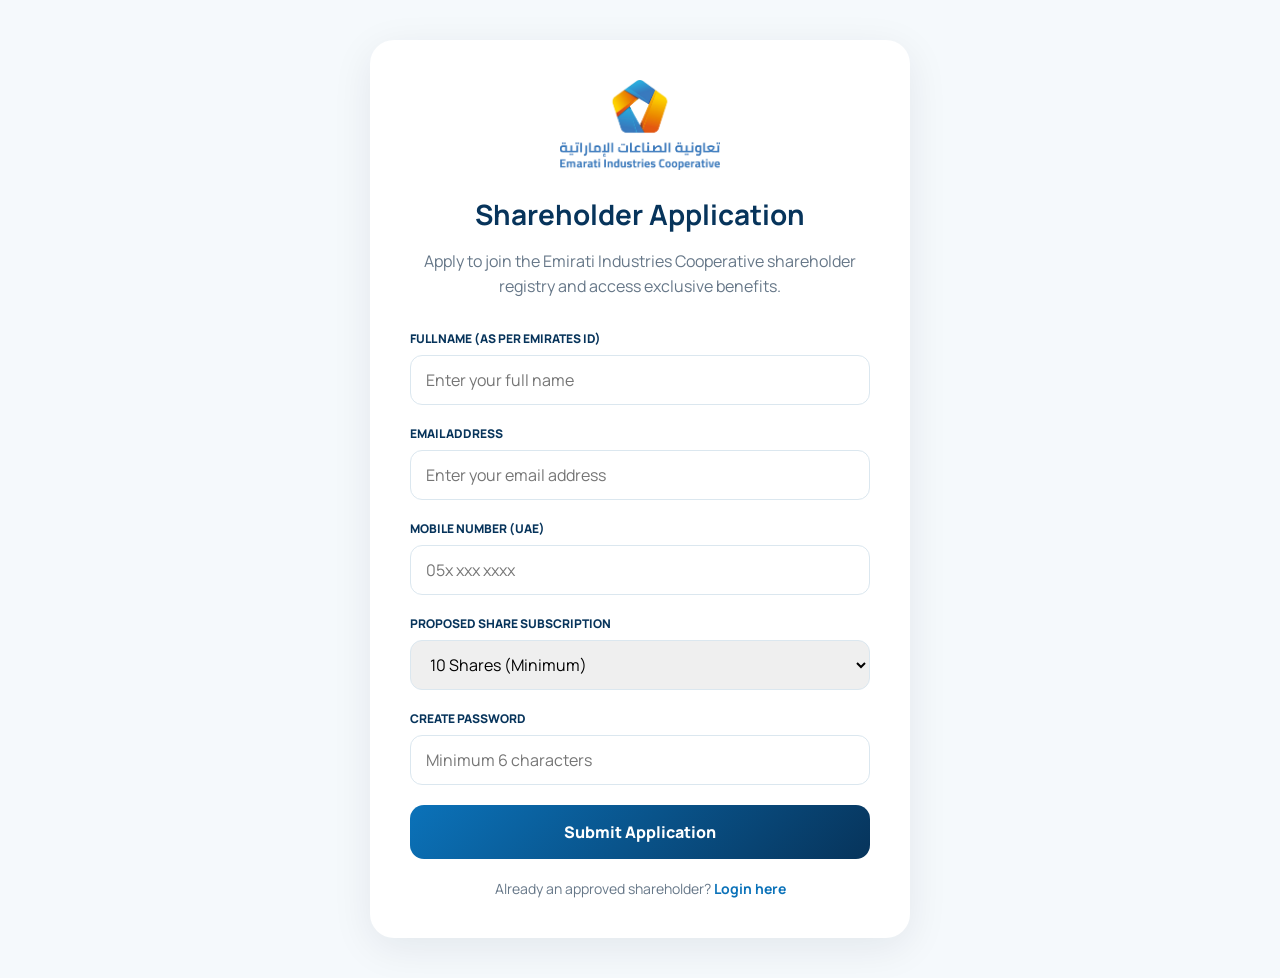
==== signup.html @ 620dd49f "Eicoop portal" ====
<!doctype html>
<html lang="en">
<head>
  <meta charset="utf-8">
  <meta name="viewport" content="width=device-width,initial-scale=1">
  <meta name="theme-color" content="#07345b">
  <title>Shareholder Registration | Emirati Industries Cooperative</title>
  <link rel="preconnect" href="https://fonts.googleapis.com">
  <link rel="preconnect" href="https://fonts.gstatic.com" crossorigin>
  <link href="https://fonts.googleapis.com/css2?family=Cairo:wght@400;600;700;800&family=Manrope:wght@400;500;600;700;800&display=swap" rel="stylesheet">
  <style>
    :root{--blue:#0b72b9;--deep:#07345b;--navy:#041f35;--gold:#ffb417;--orange:#f47c20;--muted:#667788;--line:#dbe7ef;--white:#fff;--red:#b5242e}
    *{box-sizing:border-box} body{margin:0;color:#112231;font-family:Manrope,sans-serif;background:#f5f9fc}
    a{text-decoration:none;color:inherit} button,input,select{font:inherit}
    .wrap{width:min(540px, calc(100% - 40px));margin:40px auto;background:#fff;border-radius:24px;box-shadow:0 10px 40px rgba(4,31,53,.08);padding:40px;text-align:center}
    .logo{width:160px;margin-bottom:20px}
    h1{font-size:28px;margin:0 0 10px;color:var(--deep)}
    p{color:var(--muted);margin-bottom:30px;line-height:1.6}
    .field{text-align:left;margin-bottom:20px}
    .field label{display:block;font-size:12px;font-weight:800;color:var(--deep);margin-bottom:8px}
    .field input, .field select{width:100%;height:50px;border:1px solid var(--line);border-radius:12px;padding:0 15px;outline:none}
    .field input:focus, .field select:focus{border-color:var(--blue);box-shadow:0 0 0 3px rgba(11,114,185,.1)}
    .btn{width:100%;height:54px;border:0;border-radius:14px;background:linear-gradient(135deg,var(--blue),var(--deep));color:#fff;font-weight:800;font-size:16px;cursor:pointer;transition:.2s}
    .btn:hover{transform:translateY(-2px);box-shadow:0 10px 20px rgba(11,114,185,.2)}
    .btn:disabled{opacity:0.7;cursor:not-allowed;transform:none}
    .alert{padding:15px;border-radius:12px;margin-bottom:20px;display:none;font-size:14px;font-weight:600}
    .alert-err{background:#fff1f1;color:var(--red);border:1px solid #ffcdcd}
    .alert-ok{background:#f0fdf4;color:#166534;border:1px solid #bbf7d0}
    .login-link{margin-top:20px;font-size:14px;color:var(--muted)}
    .login-link a{color:var(--blue);font-weight:700}
  </style>
</head>
<body>

<div class="wrap">
  <img src="assets/eicoop-logo.png" class="logo" alt="EICOOP">
  <h1>Shareholder Application</h1>
  <p>Apply to join the Emirati Industries Cooperative shareholder registry and access exclusive benefits.</p>

  <div id="msg" class="alert"></div>

  <div class="field">
    <label>FULL NAME (AS PER EMIRATES ID)</label>
    <input type="text" id="regName" placeholder="Enter your full name">
  </div>
  <div class="field">
    <label>EMAIL ADDRESS</label>
    <input type="email" id="regEmail" placeholder="Enter your email address">
  </div>
  <div class="field">
    <label>MOBILE NUMBER (UAE)</label>
    <input type="tel" id="regPhone" placeholder="05x xxx xxxx">
  </div>
  <div class="field">
    <label>PROPOSED SHARE SUBSCRIPTION</label>
    <select id="regShares">
      <option value="10">10 Shares (Minimum)</option>
      <option value="50">50 Shares</option>
      <option value="100">100 Shares</option>
      <option value="other">Other Amount</option>
    </select>
  </div>
  <div class="field">
    <label>CREATE PASSWORD</label>
    <input type="password" id="regPass" placeholder="Minimum 6 characters">
  </div>

  <button class="btn" id="regBtn" onclick="submitRegistration()">Submit Application</button>

  <div class="login-link">
    Already an approved shareholder? <a href="index.html">Login here</a>
  </div>
</div>

<script src="js/api-cache.js"></script>
<script src="js/error-logger.js"></script>
<script src="js/api.js"></script>
<script>
async function submitRegistration() {
  const name = document.getElementById('regName').value.trim();
  const email = document.getElementById('regEmail').value.trim();
  const phone = document.getElementById('regPhone').value.trim();
  const pass = document.getElementById('regPass').value.trim();
  const msg = document.getElementById('msg');
  const btn = document.getElementById('regBtn');

  if (!name || !email || !phone || !pass) {
    msg.className = 'alert alert-err';
    msg.textContent = 'Please fill in all fields.';
    msg.style.display = 'block';
    return;
  }

  if (pass.length < 6) {
    msg.className = 'alert alert-err';
    msg.textContent = 'Password must be at least 6 characters.';
    msg.style.display = 'block';
    return;
  }

  btn.disabled = true;
  btn.textContent = 'Submitting...';
  msg.style.display = 'none';

  try {
    // We reuse the standard register endpoint but append "[SHAREHOLDER APP]" to the name 
    // or trigger an action in Odoo so the backend knows this is a Shareholder application
    const res = await API.register(name + ' [SHAREHOLDER APP]', email, pass, phone);
    
    // Automatically log them in so we can update their profile with the 'shares' field if needed
    // But since this is just an application, we might just show a success message
    
    msg.className = 'alert alert-ok';
    msg.innerHTML = '<b>Application Submitted Successfully!</b><br>Our shareholder registry team will review your application and contact you soon.';
    msg.style.display = 'block';
    
    // Clear form
    document.getElementById('regName').value = '';
    document.getElementById('regEmail').value = '';
    document.getElementById('regPhone').value = '';
    document.getElementById('regPass').value = '';
    
  } catch (e) {
    msg.className = 'alert alert-err';
    msg.textContent = e.message || 'Error submitting application.';
    msg.style.display = 'block';
  } finally {
    btn.disabled = false;
    btn.textContent = 'Submit Application';
  }
}
</script>
</body>
</html>
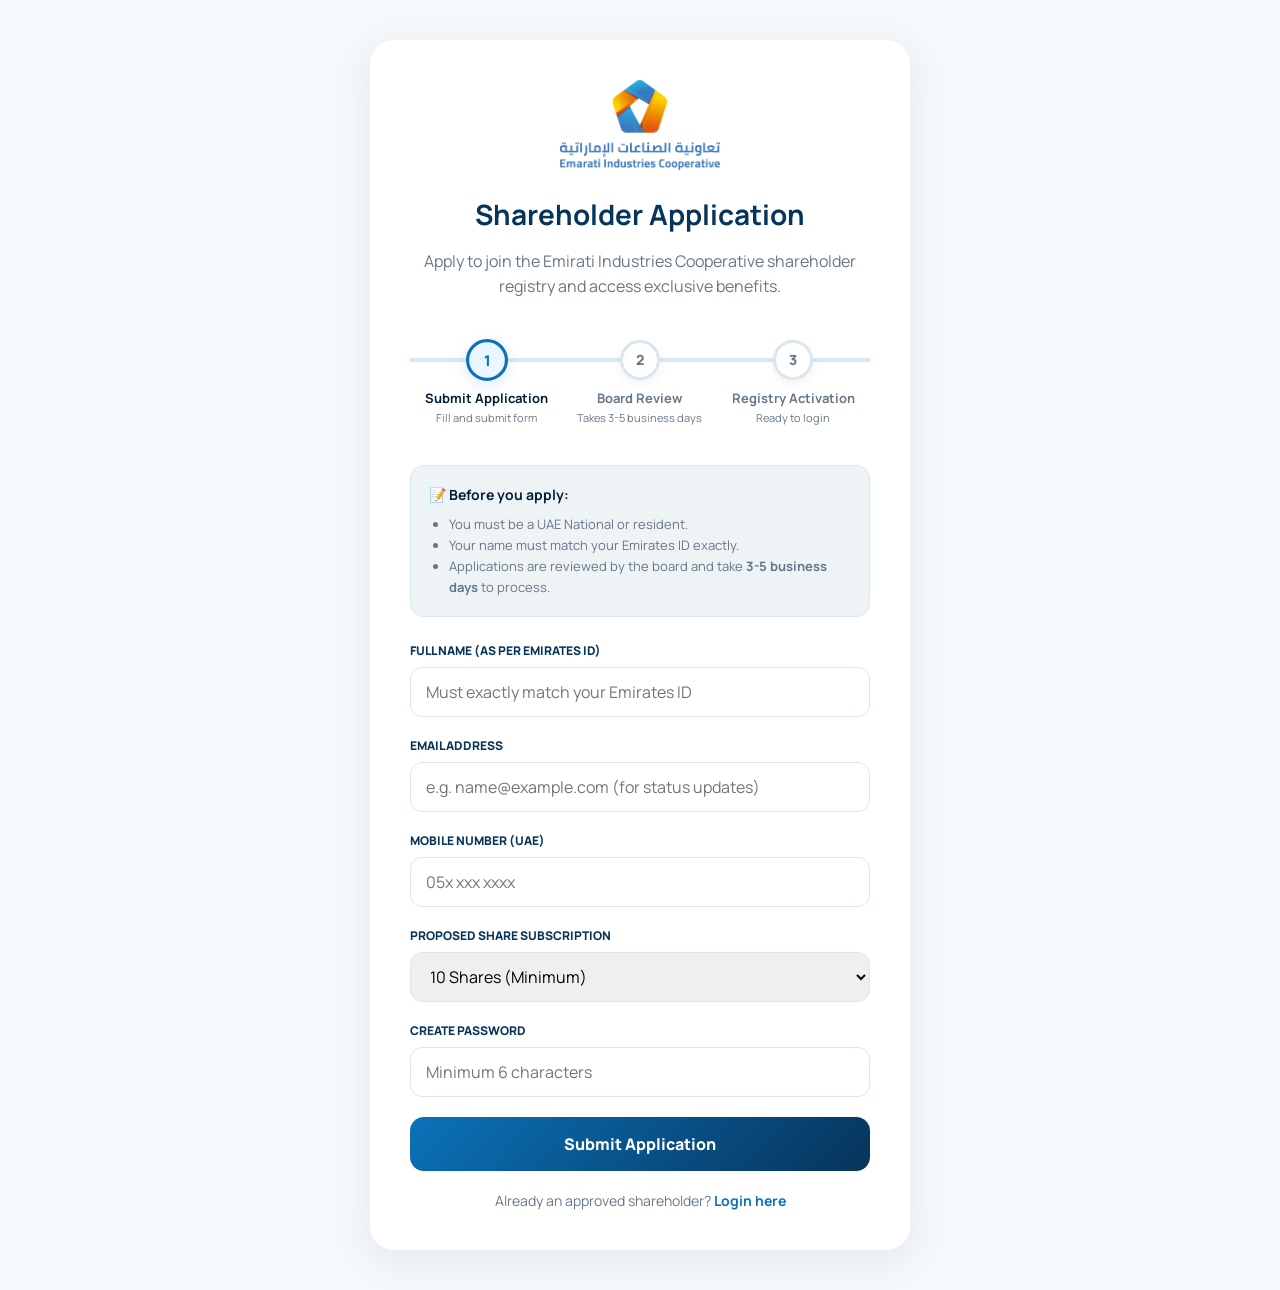
==== commit 55378555: "final" ====
--- a/signup.html
+++ b/signup.html
@@ -33,19 +33,29 @@
 <body>
 
 <div class="wrap">
-  <img src="assets/eicoop-logo.png" class="logo" alt="EICOOP">
+  <img src="assets/eic-logo.png" class="logo" alt="EICOOP">
   <h1>Shareholder Application</h1>
   <p>Apply to join the Emirati Industries Cooperative shareholder registry and access exclusive benefits.</p>
+  <div id="reg-progress"></div>
+
+  <div style="background:#eef3f6; border:1px solid #dbe7ef; border-radius:14px; padding:18px; margin-bottom:25px; text-align:left; font-size:13px; line-height:1.6;">
+    <strong style="color:var(--navy); font-size:14px;">📝 Before you apply:</strong>
+    <ul style="margin:8px 0 0; padding-left:20px; color:var(--muted);">
+      <li>You must be a UAE National or resident.</li>
+      <li>Your name must match your Emirates ID exactly.</li>
+      <li>Applications are reviewed by the board and take <strong>3-5 business days</strong> to process.</li>
+    </ul>
+  </div>
 
   <div id="msg" class="alert"></div>
 
   <div class="field">
     <label>FULL NAME (AS PER EMIRATES ID)</label>
-    <input type="text" id="regName" placeholder="Enter your full name">
+    <input type="text" id="regName" placeholder="Must exactly match your Emirates ID">
   </div>
   <div class="field">
     <label>EMAIL ADDRESS</label>
-    <input type="email" id="regEmail" placeholder="Enter your email address">
+    <input type="email" id="regEmail" placeholder="e.g. name@example.com (for status updates)">
   </div>
   <div class="field">
     <label>MOBILE NUMBER (UAE)</label>
@@ -75,7 +85,16 @@
 <script src="js/api-cache.js"></script>
 <script src="js/error-logger.js"></script>
 <script src="js/api.js"></script>
+<script src="js/step-progress.js"></script>
 <script>
+let regProgress;
+document.addEventListener('DOMContentLoaded', () => {
+  regProgress = new StepProgress('reg-progress', [
+    { title: 'Submit Application', description: 'Fill and submit form' },
+    { title: 'Board Review', description: 'Takes 3-5 business days' },
+    { title: 'Registry Activation', description: 'Ready to login' }
+  ], 1);
+});
 async function submitRegistration() {
   const name = document.getElementById('regName').value.trim();
   const email = document.getElementById('regEmail').value.trim();
@@ -103,16 +122,22 @@
   msg.style.display = 'none';
 
   try {
-    // We reuse the standard register endpoint but append "[SHAREHOLDER APP]" to the name 
-    // or trigger an action in Odoo so the backend knows this is a Shareholder application
-    const res = await API.register(name + ' [SHAREHOLDER APP]', email, pass, phone);
-    
-    // Automatically log them in so we can update their profile with the 'shares' field if needed
+    const shares = document.getElementById('regShares').value;
+    const payload = {
+      name: name,
+      email: email,
+      mobile: phone,
+      password: pass,
+      proposed_shares: shares
+    };
+    const res = await API.submitRegistration(payload);
     // But since this is just an application, we might just show a success message
     
     msg.className = 'alert alert-ok';
     msg.innerHTML = '<b>Application Submitted Successfully!</b><br>Our shareholder registry team will review your application and contact you soon.';
     msg.style.display = 'block';
+    
+    if (regProgress) regProgress.setStep(2);
     
     // Clear form
     document.getElementById('regName').value = '';
